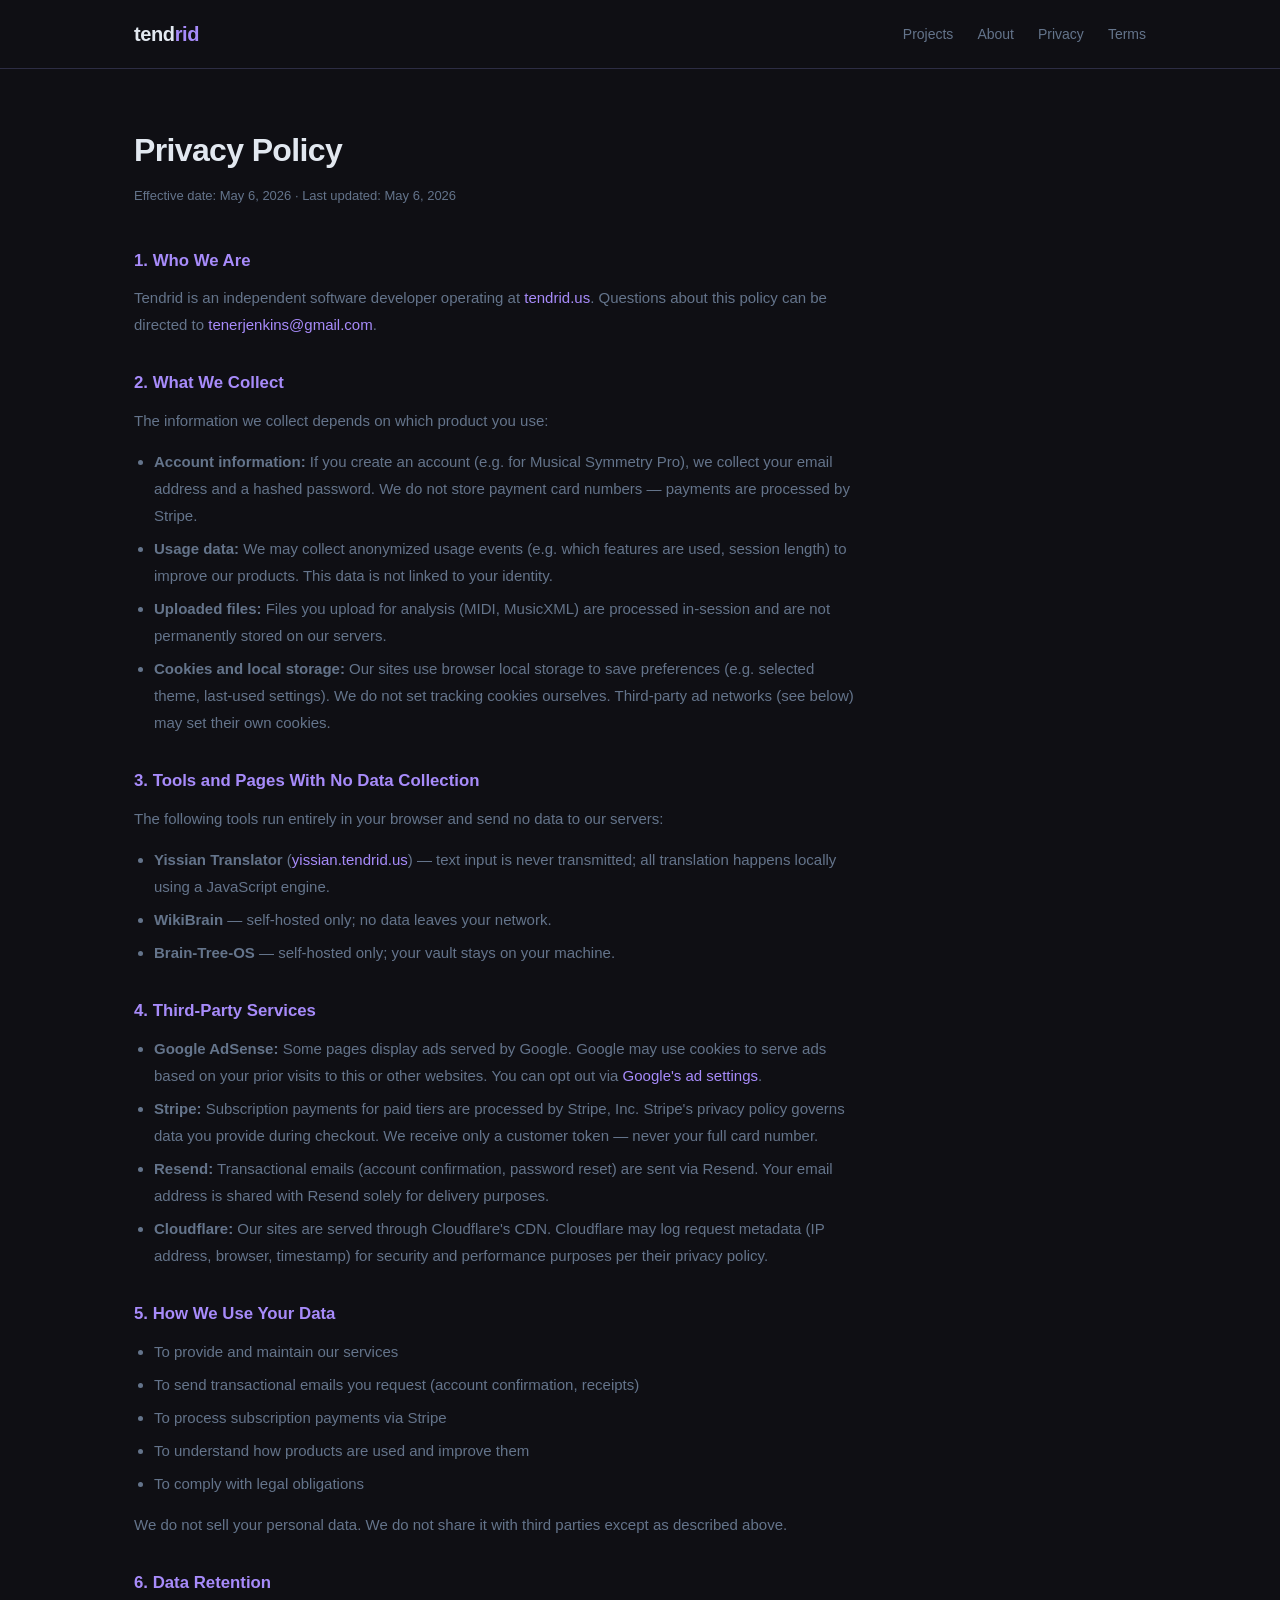
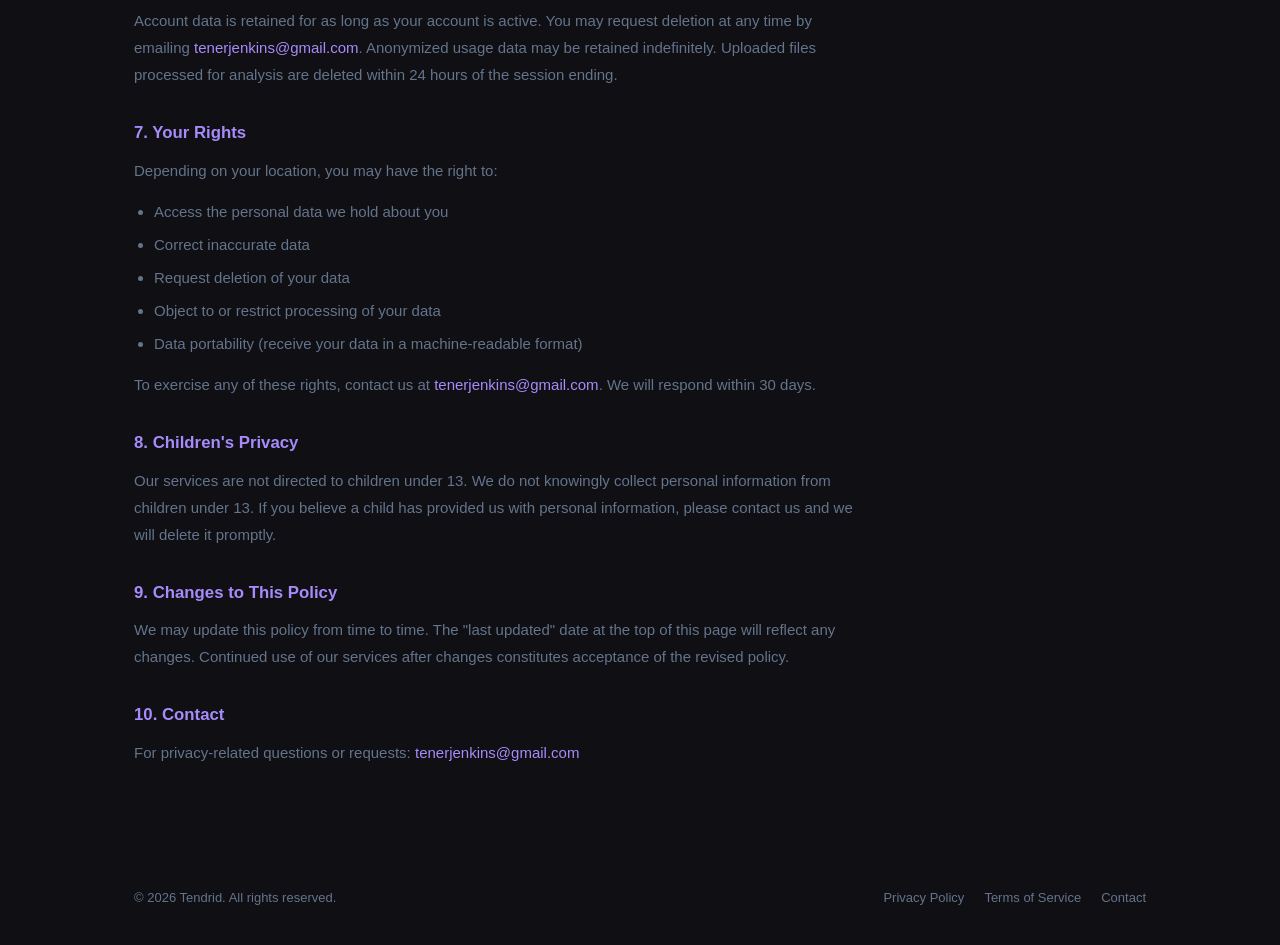
==== privacy.html @ 78f64b89 "feat: initial tendrid.us landing page - index.html: hero, 4 project cards (Musical Symmetry, HomePla" ====
<!DOCTYPE html>
<html lang="en">
<head>
  <meta charset="UTF-8" />
  <meta name="viewport" content="width=device-width, initial-scale=1.0" />
  <meta name="google-adsense-account" content="ca-pub-9760203099492988">
  <meta name="description" content="Privacy Policy for Tendrid products and services." />
  <title>Privacy Policy — Tendrid</title>
  <link rel="stylesheet" href="style.css" />
</head>
<body>

<nav>
  <div class="container nav-inner">
    <a class="nav-logo" href="index.html">tend<span>rid</span></a>
    <div class="nav-links">
      <a href="index.html#projects">Projects</a>
      <a href="index.html#about">About</a>
      <a href="privacy.html">Privacy</a>
      <a href="terms.html">Terms</a>
    </div>
  </div>
</nav>

<div class="container">
  <div class="prose">
    <h1>Privacy Policy</h1>
    <p class="prose-meta">Effective date: May 6, 2026 · Last updated: May 6, 2026</p>

    <h2>1. Who We Are</h2>
    <p>Tendrid is an independent software developer operating at <a href="https://tendrid.us">tendrid.us</a>. Questions about this policy can be directed to <a href="mailto:tenerjenkins@gmail.com">tenerjenkins@gmail.com</a>.</p>

    <h2>2. What We Collect</h2>
    <p>The information we collect depends on which product you use:</p>
    <ul>
      <li><strong>Account information:</strong> If you create an account (e.g. for Musical Symmetry Pro), we collect your email address and a hashed password. We do not store payment card numbers — payments are processed by Stripe.</li>
      <li><strong>Usage data:</strong> We may collect anonymized usage events (e.g. which features are used, session length) to improve our products. This data is not linked to your identity.</li>
      <li><strong>Uploaded files:</strong> Files you upload for analysis (MIDI, MusicXML) are processed in-session and are not permanently stored on our servers.</li>
      <li><strong>Cookies and local storage:</strong> Our sites use browser local storage to save preferences (e.g. selected theme, last-used settings). We do not set tracking cookies ourselves. Third-party ad networks (see below) may set their own cookies.</li>
    </ul>

    <h2>3. Tools and Pages With No Data Collection</h2>
    <p>The following tools run entirely in your browser and send no data to our servers:</p>
    <ul>
      <li><strong>Yissian Translator</strong> (<a href="https://yissian.tendrid.us" target="_blank" rel="noreferrer">yissian.tendrid.us</a>) — text input is never transmitted; all translation happens locally using a JavaScript engine.</li>
      <li><strong>WikiBrain</strong> — self-hosted only; no data leaves your network.</li>
      <li><strong>Brain-Tree-OS</strong> — self-hosted only; your vault stays on your machine.</li>
    </ul>

    <h2>4. Third-Party Services</h2>
    <ul>
      <li><strong>Google AdSense:</strong> Some pages display ads served by Google. Google may use cookies to serve ads based on your prior visits to this or other websites. You can opt out via <a href="https://www.google.com/settings/ads" target="_blank" rel="noreferrer">Google's ad settings</a>.</li>
      <li><strong>Stripe:</strong> Subscription payments for paid tiers are processed by Stripe, Inc. Stripe's privacy policy governs data you provide during checkout. We receive only a customer token — never your full card number.</li>
      <li><strong>Resend:</strong> Transactional emails (account confirmation, password reset) are sent via Resend. Your email address is shared with Resend solely for delivery purposes.</li>
      <li><strong>Cloudflare:</strong> Our sites are served through Cloudflare's CDN. Cloudflare may log request metadata (IP address, browser, timestamp) for security and performance purposes per their privacy policy.</li>
    </ul>

    <h2>5. How We Use Your Data</h2>
    <ul>
      <li>To provide and maintain our services</li>
      <li>To send transactional emails you request (account confirmation, receipts)</li>
      <li>To process subscription payments via Stripe</li>
      <li>To understand how products are used and improve them</li>
      <li>To comply with legal obligations</li>
    </ul>
    <p>We do not sell your personal data. We do not share it with third parties except as described above.</p>

    <h2>6. Data Retention</h2>
    <p>Account data is retained for as long as your account is active. You may request deletion at any time by emailing <a href="mailto:tenerjenkins@gmail.com">tenerjenkins@gmail.com</a>. Anonymized usage data may be retained indefinitely. Uploaded files processed for analysis are deleted within 24 hours of the session ending.</p>

    <h2>7. Your Rights</h2>
    <p>Depending on your location, you may have the right to:</p>
    <ul>
      <li>Access the personal data we hold about you</li>
      <li>Correct inaccurate data</li>
      <li>Request deletion of your data</li>
      <li>Object to or restrict processing of your data</li>
      <li>Data portability (receive your data in a machine-readable format)</li>
    </ul>
    <p>To exercise any of these rights, contact us at <a href="mailto:tenerjenkins@gmail.com">tenerjenkins@gmail.com</a>. We will respond within 30 days.</p>

    <h2>8. Children's Privacy</h2>
    <p>Our services are not directed to children under 13. We do not knowingly collect personal information from children under 13. If you believe a child has provided us with personal information, please contact us and we will delete it promptly.</p>

    <h2>9. Changes to This Policy</h2>
    <p>We may update this policy from time to time. The "last updated" date at the top of this page will reflect any changes. Continued use of our services after changes constitutes acceptance of the revised policy.</p>

    <h2>10. Contact</h2>
    <p>For privacy-related questions or requests: <a href="mailto:tenerjenkins@gmail.com">tenerjenkins@gmail.com</a></p>
  </div>
</div>

<footer>
  <div class="container footer-inner">
    <span>© 2026 Tendrid. All rights reserved.</span>
    <div class="footer-links">
      <a href="privacy.html">Privacy Policy</a>
      <a href="terms.html">Terms of Service</a>
      <a href="mailto:tenerjenkins@gmail.com">Contact</a>
    </div>
  </div>
</footer>

</body>
</html>
---- style.css ----
*, *::before, *::after { box-sizing: border-box; margin: 0; padding: 0; }

:root {
  --bg:        #0f0f14;
  --surface:   #1a1a2e;
  --border:    #2d2d44;
  --accent:    #a78bfa;
  --accent-dk: #5b21b6;
  --text:      #e2e8f0;
  --muted:     #64748b;
  --output:    #c4b5fd;
}

body {
  background: var(--bg);
  color: var(--text);
  font-family: -apple-system, BlinkMacSystemFont, 'Segoe UI', sans-serif;
  line-height: 1.6;
  min-height: 100vh;
}

a { color: var(--accent); text-decoration: none; }
a:hover { text-decoration: underline; }

/* ── Layout ── */
.container {
  max-width: 1060px;
  margin: 0 auto;
  padding: 0 24px;
}

/* ── Nav ── */
nav {
  border-bottom: 1px solid var(--border);
  padding: 18px 0;
}
.nav-inner {
  display: flex;
  align-items: center;
  justify-content: space-between;
}
.nav-logo {
  font-size: 1.25rem;
  font-weight: 800;
  letter-spacing: -0.02em;
  color: var(--text);
}
.nav-logo span { color: var(--accent); }
.nav-links { display: flex; gap: 24px; font-size: 14px; color: var(--muted); }
.nav-links a { color: var(--muted); }
.nav-links a:hover { color: var(--text); text-decoration: none; }

/* ── Hero ── */
.hero {
  padding: 80px 0 72px;
  border-bottom: 1px solid var(--border);
}
.hero-eyebrow {
  font-family: 'Menlo', monospace;
  font-size: 11px;
  letter-spacing: 0.35em;
  text-transform: uppercase;
  color: var(--accent);
  margin-bottom: 18px;
}
.hero-title {
  font-size: clamp(2.2rem, 5vw, 3.6rem);
  font-weight: 800;
  letter-spacing: -0.03em;
  line-height: 1.1;
  margin-bottom: 20px;
  max-width: 700px;
}
.hero-title span { color: var(--accent); }
.hero-sub {
  font-size: 1.1rem;
  color: var(--muted);
  max-width: 560px;
  margin-bottom: 32px;
}
.hero-cta {
  display: inline-flex;
  gap: 12px;
  flex-wrap: wrap;
}
.btn-primary {
  background: var(--accent-dk);
  color: #fff;
  border: none;
  border-radius: 8px;
  padding: 12px 24px;
  font-size: 14px;
  font-weight: 600;
  cursor: pointer;
  text-decoration: none;
  display: inline-block;
  transition: opacity 0.15s;
}
.btn-primary:hover { opacity: 0.85; text-decoration: none; }
.btn-ghost {
  background: transparent;
  color: var(--muted);
  border: 1px solid var(--border);
  border-radius: 8px;
  padding: 12px 24px;
  font-size: 14px;
  font-weight: 500;
  text-decoration: none;
  display: inline-block;
  transition: color 0.15s, border-color 0.15s;
}
.btn-ghost:hover { color: var(--text); border-color: var(--accent); text-decoration: none; }

/* ── Section ── */
section { padding: 64px 0; border-bottom: 1px solid var(--border); }
.section-label {
  font-family: 'Menlo', monospace;
  font-size: 10px;
  letter-spacing: 0.35em;
  text-transform: uppercase;
  color: var(--accent);
  margin-bottom: 10px;
}
.section-title {
  font-size: 1.75rem;
  font-weight: 700;
  letter-spacing: -0.02em;
  margin-bottom: 8px;
}
.section-sub {
  color: var(--muted);
  font-size: 15px;
  margin-bottom: 40px;
  max-width: 520px;
}

/* ── Project cards ── */
.projects-grid {
  display: grid;
  grid-template-columns: repeat(auto-fill, minmax(460px, 1fr));
  gap: 20px;
}
.project-card {
  background: var(--surface);
  border: 1px solid var(--border);
  border-radius: 14px;
  padding: 28px;
  display: flex;
  flex-direction: column;
  gap: 12px;
  transition: border-color 0.15s;
}
.project-card:hover { border-color: var(--accent); }
.project-card-top {
  display: flex;
  align-items: flex-start;
  justify-content: space-between;
  gap: 12px;
}
.project-icon {
  font-size: 2rem;
  line-height: 1;
  flex-shrink: 0;
}
.project-badge {
  font-family: 'Menlo', monospace;
  font-size: 10px;
  letter-spacing: 0.2em;
  text-transform: uppercase;
  color: var(--accent);
  background: rgba(167,139,250,0.1);
  border: 1px solid rgba(167,139,250,0.25);
  border-radius: 6px;
  padding: 3px 8px;
  white-space: nowrap;
}
.project-name {
  font-size: 1.15rem;
  font-weight: 700;
  margin-bottom: 6px;
}
.project-desc {
  color: var(--muted);
  font-size: 14px;
  line-height: 1.65;
  flex: 1;
}
.project-tags {
  display: flex;
  flex-wrap: wrap;
  gap: 6px;
  margin-top: 4px;
}
.tag {
  font-size: 11px;
  font-family: 'Menlo', monospace;
  color: var(--muted);
  background: rgba(255,255,255,0.04);
  border: 1px solid var(--border);
  border-radius: 4px;
  padding: 2px 8px;
}
.project-link {
  font-size: 13px;
  font-weight: 600;
  color: var(--accent);
  margin-top: 4px;
  display: inline-flex;
  align-items: center;
  gap: 4px;
}

/* ── About ── */
.about-grid {
  display: grid;
  grid-template-columns: 1fr 1fr;
  gap: 48px;
  align-items: start;
}
.about-body { font-size: 15px; color: var(--muted); line-height: 1.8; }
.about-body p + p { margin-top: 14px; }
.stack-grid {
  display: flex;
  flex-wrap: wrap;
  gap: 8px;
}

/* ── Footer ── */
footer {
  padding: 36px 0;
  font-size: 13px;
  color: var(--muted);
}
.footer-inner {
  display: flex;
  align-items: center;
  justify-content: space-between;
  flex-wrap: wrap;
  gap: 12px;
}
.footer-links { display: flex; gap: 20px; }
.footer-links a { color: var(--muted); }
.footer-links a:hover { color: var(--text); }

/* ── Prose (privacy/terms) ── */
.prose {
  max-width: 720px;
  padding: 56px 0 72px;
}
.prose h1 {
  font-size: 2rem;
  font-weight: 800;
  letter-spacing: -0.02em;
  margin-bottom: 8px;
}
.prose .prose-meta { color: var(--muted); font-size: 13px; margin-bottom: 40px; }
.prose h2 {
  font-size: 1.05rem;
  font-weight: 700;
  color: var(--accent);
  margin: 32px 0 10px;
}
.prose p { font-size: 15px; color: var(--muted); line-height: 1.8; margin-bottom: 14px; }
.prose ul { margin: 0 0 14px 20px; }
.prose li { font-size: 15px; color: var(--muted); line-height: 1.8; margin-bottom: 6px; }
.prose a { color: var(--accent); }

@media (max-width: 700px) {
  .projects-grid { grid-template-columns: 1fr; }
  .about-grid { grid-template-columns: 1fr; gap: 28px; }
  .footer-inner { flex-direction: column; align-items: flex-start; }
  .nav-links { display: none; }
}
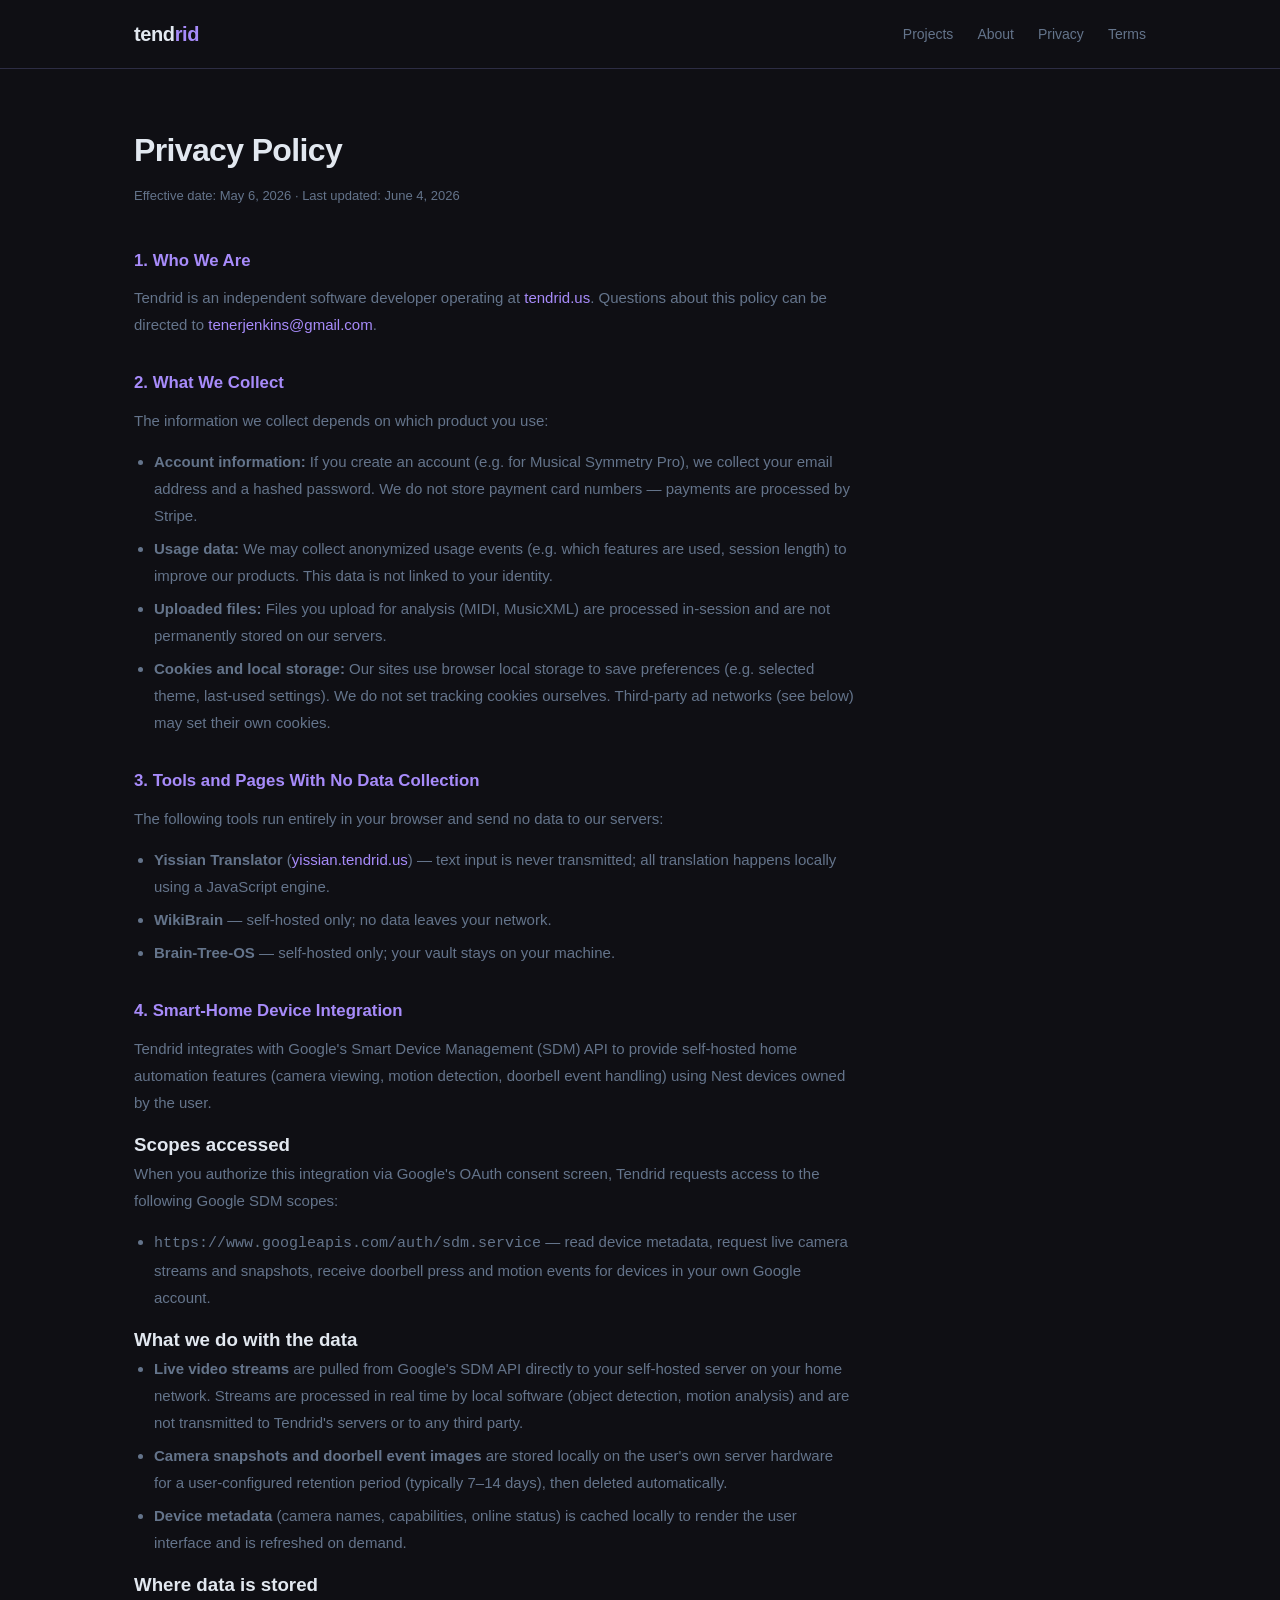
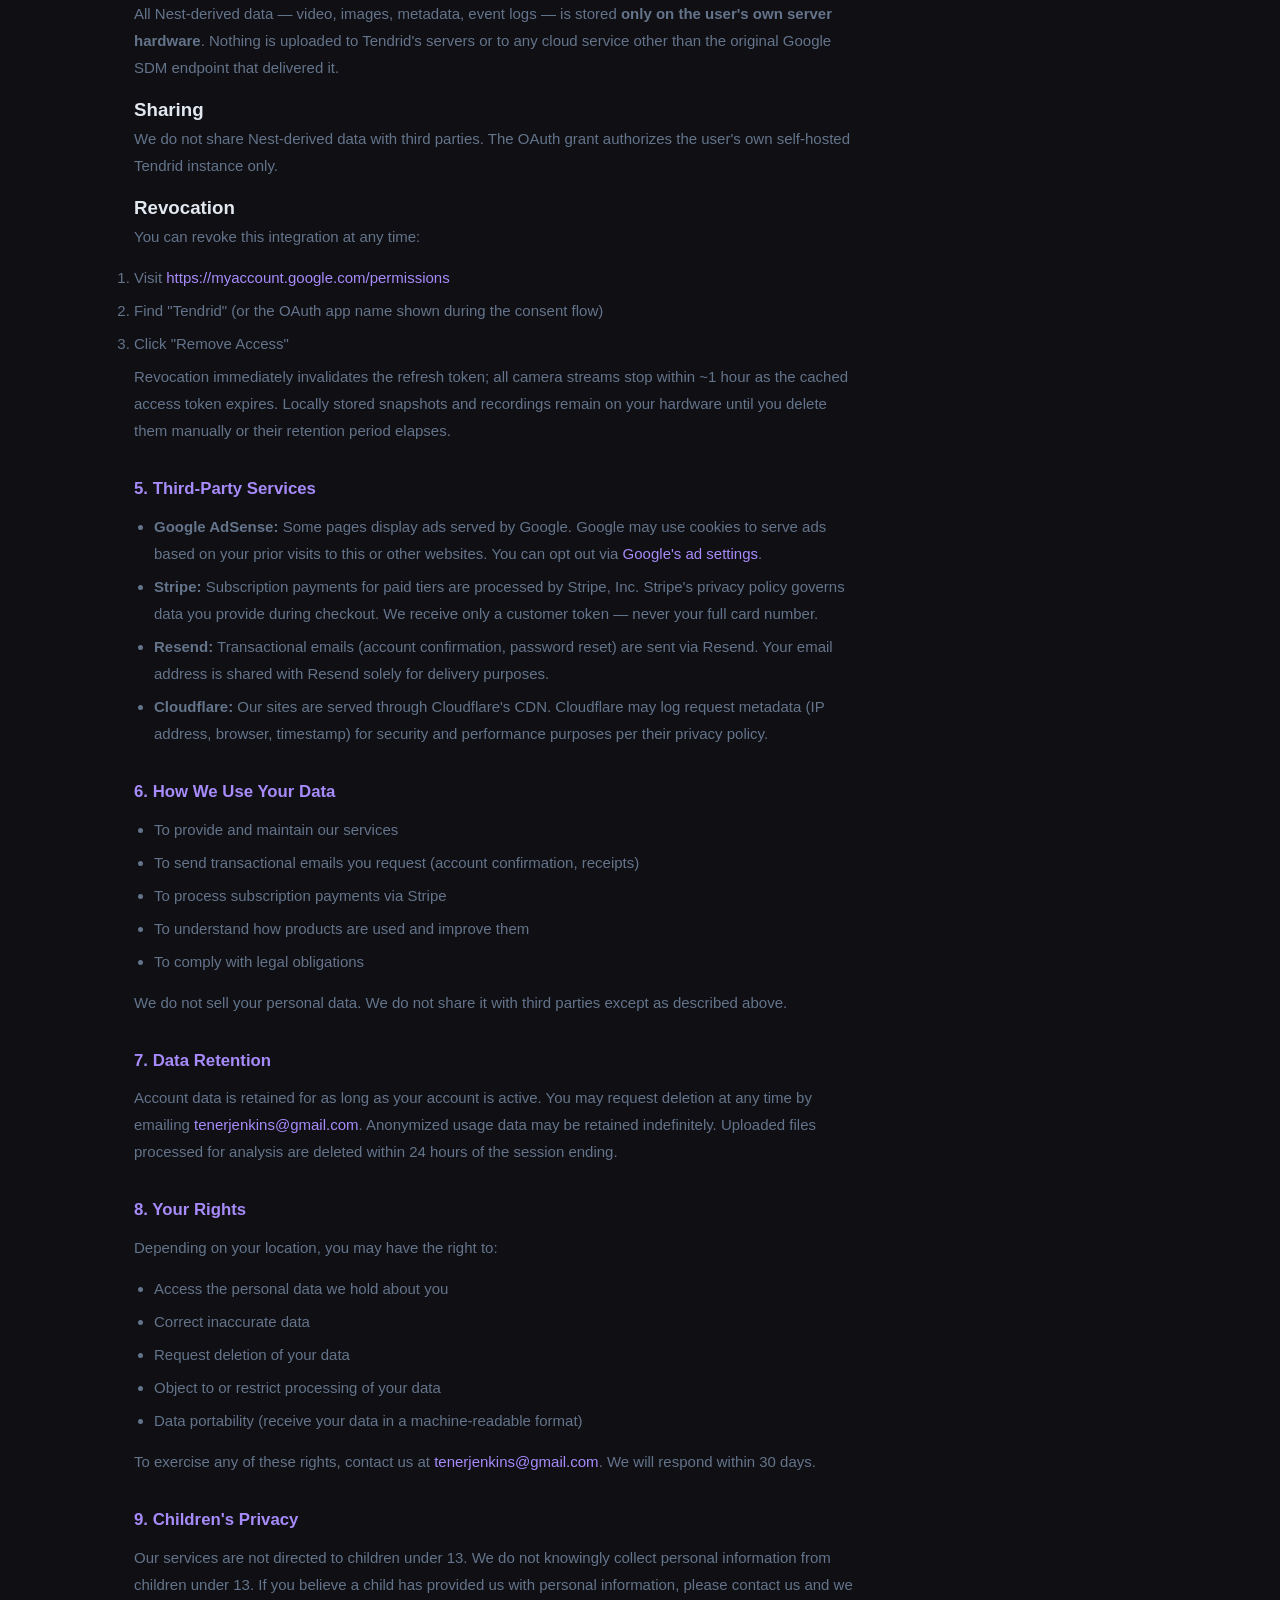
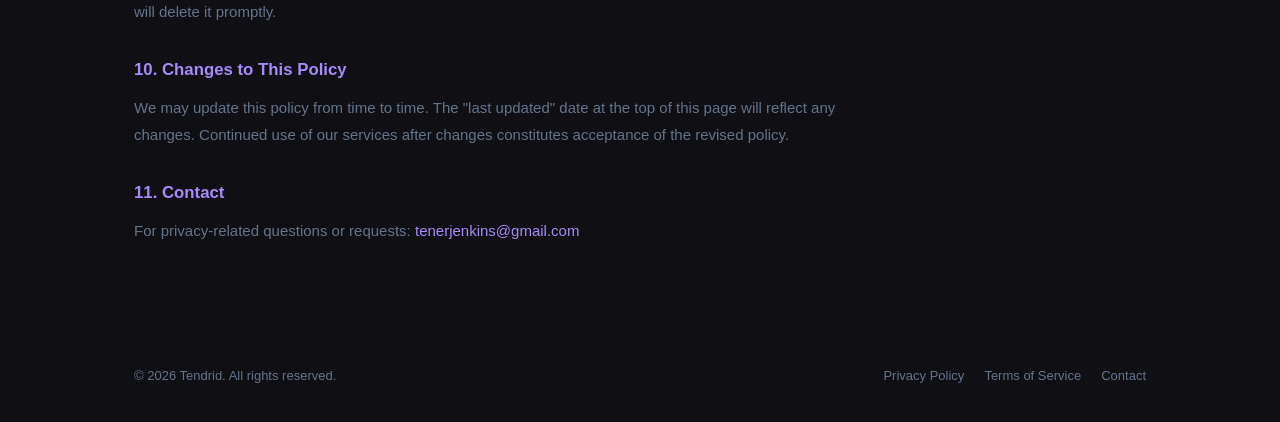
==== commit b47e14df: "feat(privacy): add Section 4 — Smart-Home Device Integration (SDM/Nest) Adds Google SDM OAuth disclo" ====
--- a/privacy.html
+++ b/privacy.html
@@ -3,7 +3,6 @@
 <head>
   <meta charset="UTF-8" />
   <meta name="viewport" content="width=device-width, initial-scale=1.0" />
-  <meta name="google-adsense-account" content="ca-pub-9760203099492988">
   <meta name="description" content="Privacy Policy for Tendrid products and services." />
   <title>Privacy Policy — Tendrid</title>
   <link rel="stylesheet" href="style.css" />
@@ -25,7 +24,7 @@
 <div class="container">
   <div class="prose">
     <h1>Privacy Policy</h1>
-    <p class="prose-meta">Effective date: May 6, 2026 · Last updated: May 6, 2026</p>
+    <p class="prose-meta">Effective date: May 6, 2026 · Last updated: June 4, 2026</p>
 
     <h2>1. Who We Are</h2>
     <p>Tendrid is an independent software developer operating at <a href="https://tendrid.us">tendrid.us</a>. Questions about this policy can be directed to <a href="mailto:tenerjenkins@gmail.com">tenerjenkins@gmail.com</a>.</p>
@@ -47,7 +46,38 @@
       <li><strong>Brain-Tree-OS</strong> — self-hosted only; your vault stays on your machine.</li>
     </ul>
 
-    <h2>4. Third-Party Services</h2>
+    <h2>4. Smart-Home Device Integration</h2>
+    <p>Tendrid integrates with Google's Smart Device Management (SDM) API to provide self-hosted home automation features (camera viewing, motion detection, doorbell event handling) using Nest devices owned by the user.</p>
+
+    <h3>Scopes accessed</h3>
+    <p>When you authorize this integration via Google's OAuth consent screen, Tendrid requests access to the following Google SDM scopes:</p>
+    <ul>
+      <li><code>https://www.googleapis.com/auth/sdm.service</code> — read device metadata, request live camera streams and snapshots, receive doorbell press and motion events for devices in your own Google account.</li>
+    </ul>
+
+    <h3>What we do with the data</h3>
+    <ul>
+      <li><strong>Live video streams</strong> are pulled from Google's SDM API directly to your self-hosted server on your home network. Streams are processed in real time by local software (object detection, motion analysis) and are not transmitted to Tendrid's servers or to any third party.</li>
+      <li><strong>Camera snapshots and doorbell event images</strong> are stored locally on the user's own server hardware for a user-configured retention period (typically 7–14 days), then deleted automatically.</li>
+      <li><strong>Device metadata</strong> (camera names, capabilities, online status) is cached locally to render the user interface and is refreshed on demand.</li>
+    </ul>
+
+    <h3>Where data is stored</h3>
+    <p>All Nest-derived data — video, images, metadata, event logs — is stored <strong>only on the user's own server hardware</strong>. Nothing is uploaded to Tendrid's servers or to any cloud service other than the original Google SDM endpoint that delivered it.</p>
+
+    <h3>Sharing</h3>
+    <p>We do not share Nest-derived data with third parties. The OAuth grant authorizes the user's own self-hosted Tendrid instance only.</p>
+
+    <h3>Revocation</h3>
+    <p>You can revoke this integration at any time:</p>
+    <ol>
+      <li>Visit <a href="https://myaccount.google.com/permissions" target="_blank" rel="noreferrer">https://myaccount.google.com/permissions</a></li>
+      <li>Find "Tendrid" (or the OAuth app name shown during the consent flow)</li>
+      <li>Click "Remove Access"</li>
+    </ol>
+    <p>Revocation immediately invalidates the refresh token; all camera streams stop within ~1 hour as the cached access token expires. Locally stored snapshots and recordings remain on your hardware until you delete them manually or their retention period elapses.</p>
+
+    <h2>5. Third-Party Services</h2>
     <ul>
       <li><strong>Google AdSense:</strong> Some pages display ads served by Google. Google may use cookies to serve ads based on your prior visits to this or other websites. You can opt out via <a href="https://www.google.com/settings/ads" target="_blank" rel="noreferrer">Google's ad settings</a>.</li>
       <li><strong>Stripe:</strong> Subscription payments for paid tiers are processed by Stripe, Inc. Stripe's privacy policy governs data you provide during checkout. We receive only a customer token — never your full card number.</li>
@@ -55,7 +85,7 @@
       <li><strong>Cloudflare:</strong> Our sites are served through Cloudflare's CDN. Cloudflare may log request metadata (IP address, browser, timestamp) for security and performance purposes per their privacy policy.</li>
     </ul>
 
-    <h2>5. How We Use Your Data</h2>
+    <h2>6. How We Use Your Data</h2>
     <ul>
       <li>To provide and maintain our services</li>
       <li>To send transactional emails you request (account confirmation, receipts)</li>
@@ -65,10 +95,10 @@
     </ul>
     <p>We do not sell your personal data. We do not share it with third parties except as described above.</p>
 
-    <h2>6. Data Retention</h2>
+    <h2>7. Data Retention</h2>
     <p>Account data is retained for as long as your account is active. You may request deletion at any time by emailing <a href="mailto:tenerjenkins@gmail.com">tenerjenkins@gmail.com</a>. Anonymized usage data may be retained indefinitely. Uploaded files processed for analysis are deleted within 24 hours of the session ending.</p>
 
-    <h2>7. Your Rights</h2>
+    <h2>8. Your Rights</h2>
     <p>Depending on your location, you may have the right to:</p>
     <ul>
       <li>Access the personal data we hold about you</li>
@@ -79,13 +109,13 @@
     </ul>
     <p>To exercise any of these rights, contact us at <a href="mailto:tenerjenkins@gmail.com">tenerjenkins@gmail.com</a>. We will respond within 30 days.</p>
 
-    <h2>8. Children's Privacy</h2>
+    <h2>9. Children's Privacy</h2>
     <p>Our services are not directed to children under 13. We do not knowingly collect personal information from children under 13. If you believe a child has provided us with personal information, please contact us and we will delete it promptly.</p>
 
-    <h2>9. Changes to This Policy</h2>
+    <h2>10. Changes to This Policy</h2>
     <p>We may update this policy from time to time. The "last updated" date at the top of this page will reflect any changes. Continued use of our services after changes constitutes acceptance of the revised policy.</p>
 
-    <h2>10. Contact</h2>
+    <h2>11. Contact</h2>
     <p>For privacy-related questions or requests: <a href="mailto:tenerjenkins@gmail.com">tenerjenkins@gmail.com</a></p>
   </div>
 </div>
